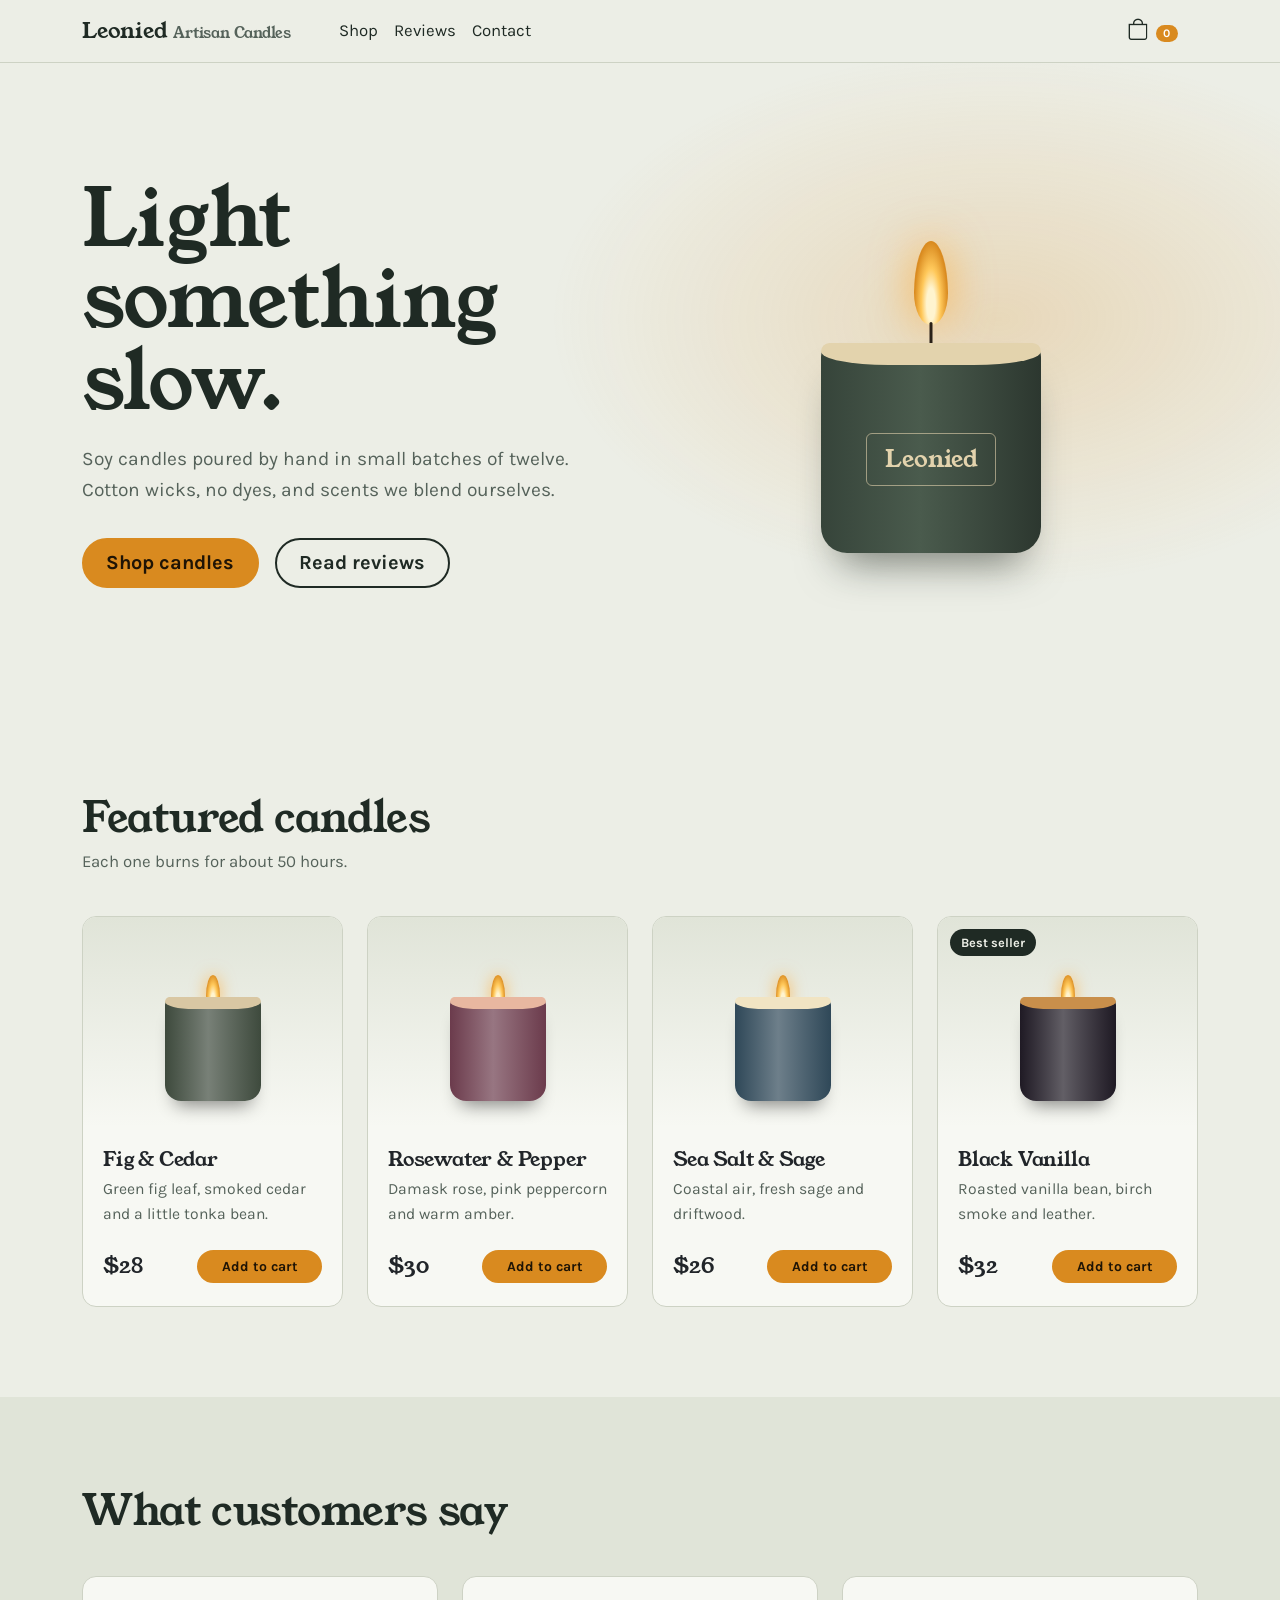
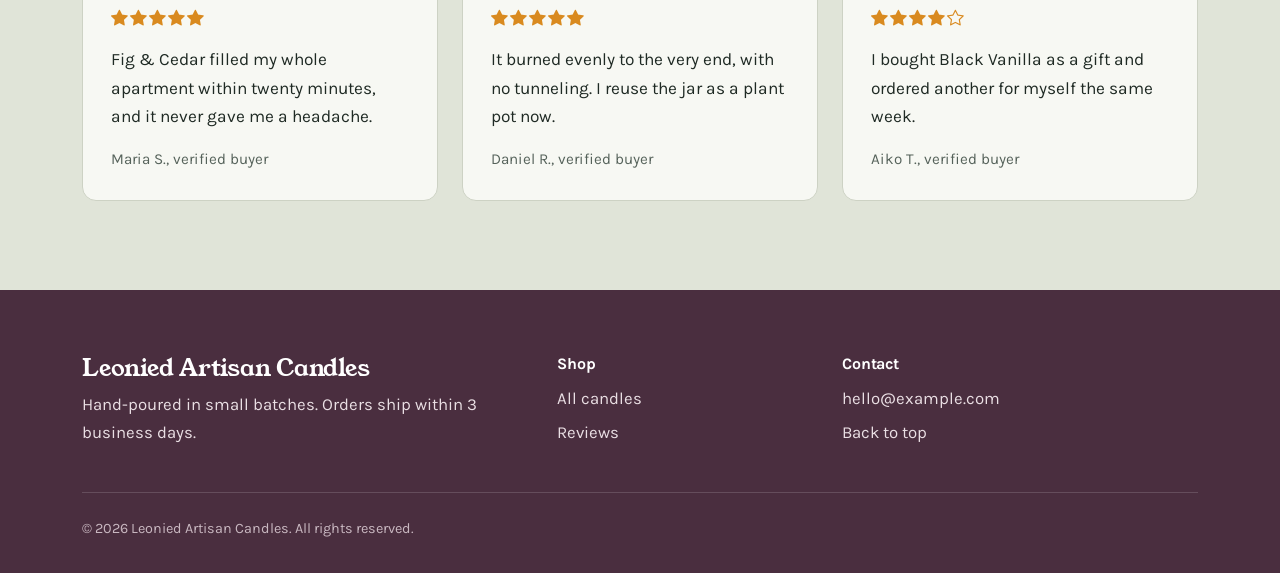
==== about.html @ 0f48f92f "Rename index.html to about.html" ====
<!DOCTYPE html>
<html lang="en">
<head>
  <meta charset="UTF-8">
  <meta name="viewport" content="width=device-width, initial-scale=1">
  <title>Leonied Artisan Candles | Hand-poured soy candles</title>
  <meta name="description" content="Small-batch soy candles, hand-poured with cotton wicks and fragrance oils blended in-house.">

  <!-- Bootstrap 5 CSS (CDN) -->
  <link href="https://cdn.jsdelivr.net/npm/bootstrap@5.3.3/dist/css/bootstrap.min.css" rel="stylesheet">
  <!-- Bootstrap Icons (CDN) -->
  <link href="https://cdn.jsdelivr.net/npm/bootstrap-icons@1.11.3/font/bootstrap-icons.min.css" rel="stylesheet">
  <!-- Google Fonts: Young Serif (headings) + Karla (body) -->
  <link rel="preconnect" href="https://fonts.googleapis.com">
  <link rel="preconnect" href="https://fonts.gstatic.com" crossorigin>
  <link href="https://fonts.googleapis.com/css2?family=Karla:wght@400;500;700&family=Young+Serif&display=swap" rel="stylesheet">
  <!-- Custom styles (loaded last so they can override Bootstrap) -->
  <link href="style.css" rel="stylesheet">
</head>
<body>

  <!-- ============ NAVBAR ============ -->
  <nav class="navbar navbar-expand-lg site-nav sticky-top">
    <div class="container">
      <a class="navbar-brand" href="#top">Leonied <span class="brand-sub">Artisan Candles</span></a>

      <div class="d-flex align-items-center order-lg-2 gap-2">
        <!-- Cart button with live item-count badge (updated by script.js) -->
        <button type="button" class="btn cart-btn position-relative" id="cartButton" aria-label="Shopping cart">
          <i class="bi bi-bag" aria-hidden="true"></i>
          <span class="badge rounded-pill cart-badge" id="cartCount" aria-live="polite">0</span>
        </button>
        <button class="navbar-toggler" type="button" data-bs-toggle="collapse" data-bs-target="#mainNav"
                aria-controls="mainNav" aria-expanded="false" aria-label="Toggle navigation">
          <span class="navbar-toggler-icon"></span>
        </button>
      </div>

      <div class="collapse navbar-collapse order-lg-1" id="mainNav">
        <ul class="navbar-nav ms-lg-4 me-auto">
          <li class="nav-item"><a class="nav-link" href="#shop">Shop</a></li>
          <li class="nav-item"><a class="nav-link" href="#reviews">Reviews</a></li>
          <li class="nav-item"><a class="nav-link" href="#contact">Contact</a></li>
        </ul>
      </div>
    </div>
  </nav>

  <main id="top">

    <!-- ============ HERO (full width) ============ -->
    <section class="hero">
      <div class="container">
        <div class="row align-items-center g-5">
          <div class="col-lg-6">
            <h1 class="hero-title">Light something slow.</h1>
            <p class="hero-lead">
              Soy candles poured by hand in small batches of twelve. Cotton wicks, no dyes,
              and scents we blend ourselves.
            </p>
            <div class="d-flex flex-wrap gap-3">
              <a href="#shop" class="btn btn-flame btn-lg">Shop candles</a>
              <a href="#reviews" class="btn btn-ghost btn-lg">Read reviews</a>
            </div>
          </div>

          <!-- Decorative CSS candle with a flickering flame.
               Swap this block for an <img> of your own photo if you prefer. -->
          <div class="col-lg-6">
            <div class="hero-candle" aria-hidden="true">
              <div class="flame"></div>
              <div class="wick"></div>
              <div class="jar"><span class="jar-label">Leonied</span></div>
            </div>
          </div>
        </div>
      </div>
    </section>

    <!-- ============ FEATURED PRODUCTS ============ -->
    <section class="section" id="shop">
      <div class="container">
        <div class="section-head">
          <h2>Featured candles</h2>
          <p>Each one burns for about 50 hours.</p>
        </div>

        <div class="row g-4">

          <!-- Product 1 -->
          <div class="col-12 col-sm-6 col-lg-3">
            <article class="card product-card h-100">
              <!-- Replace .product-art with <img class="card-img-top" src="images/your-photo.jpg" alt="..."> when you have photos -->
              <div class="product-art" style="--wax:#D9C7A3; --jar:#3E4A3D;" role="img" aria-label="Fig and Cedar candle in a green jar">
                <div class="mini-flame"></div><div class="mini-jar"></div>
              </div>
              <div class="card-body d-flex flex-column">
                <h3 class="product-name">Fig &amp; Cedar</h3>
                <p class="product-desc">Green fig leaf, smoked cedar and a little tonka bean.</p>
                <div class="mt-auto d-flex justify-content-between align-items-center">
                  <span class="price">$28</span>
                  <button class="btn btn-flame btn-sm add-to-cart" data-id="fig-cedar" data-name="Fig &amp; Cedar" data-price="28">Add to cart</button>
                </div>
              </div>
            </article>
          </div>

          <!-- Product 2 -->
          <div class="col-12 col-sm-6 col-lg-3">
            <article class="card product-card h-100">
              <div class="product-art" style="--wax:#E8B7A0; --jar:#6B3B4C;" role="img" aria-label="Rosewater and Pepper candle in a plum jar">
                <div class="mini-flame"></div><div class="mini-jar"></div>
              </div>
              <div class="card-body d-flex flex-column">
                <h3 class="product-name">Rosewater &amp; Pepper</h3>
                <p class="product-desc">Damask rose, pink peppercorn and warm amber.</p>
                <div class="mt-auto d-flex justify-content-between align-items-center">
                  <span class="price">$30</span>
                  <button class="btn btn-flame btn-sm add-to-cart" data-id="rose-pepper" data-name="Rosewater &amp; Pepper" data-price="30">Add to cart</button>
                </div>
              </div>
            </article>
          </div>

          <!-- Product 3 -->
          <div class="col-12 col-sm-6 col-lg-3">
            <article class="card product-card h-100">
              <div class="product-art" style="--wax:#F1E4C3; --jar:#2F4858;" role="img" aria-label="Sea Salt and Sage candle in a slate-blue jar">
                <div class="mini-flame"></div><div class="mini-jar"></div>
              </div>
              <div class="card-body d-flex flex-column">
                <h3 class="product-name">Sea Salt &amp; Sage</h3>
                <p class="product-desc">Coastal air, fresh sage and driftwood.</p>
                <div class="mt-auto d-flex justify-content-between align-items-center">
                  <span class="price">$26</span>
                  <button class="btn btn-flame btn-sm add-to-cart" data-id="salt-sage" data-name="Sea Salt &amp; Sage" data-price="26">Add to cart</button>
                </div>
              </div>
            </article>
          </div>

          <!-- Product 4 -->
          <div class="col-12 col-sm-6 col-lg-3">
            <article class="card product-card h-100">
              <!-- "Best seller" tag marks a real status, not decoration -->
              <span class="product-tag">Best seller</span>
              <div class="product-art" style="--wax:#C98F4B; --jar:#1F1A24;" role="img" aria-label="Black Vanilla and Smoke candle in a dark jar">
                <div class="mini-flame"></div><div class="mini-jar"></div>
              </div>
              <div class="card-body d-flex flex-column">
                <h3 class="product-name">Black Vanilla</h3>
                <p class="product-desc">Roasted vanilla bean, birch smoke and leather.</p>
                <div class="mt-auto d-flex justify-content-between align-items-center">
                  <span class="price">$32</span>
                  <button class="btn btn-flame btn-sm add-to-cart" data-id="black-vanilla" data-name="Black Vanilla" data-price="32">Add to cart</button>
                </div>
              </div>
            </article>
          </div>

        </div>
      </div>
    </section>

    <!-- ============ TESTIMONIALS ============ -->
    <section class="section section-tint" id="reviews">
      <div class="container">
        <div class="section-head">
          <h2>What customers say</h2>
        </div>

        <div class="row g-4">
          <div class="col-md-4">
            <figure class="review h-100">
              <div class="stars" aria-label="5 out of 5 stars">
                <i class="bi bi-star-fill"></i><i class="bi bi-star-fill"></i><i class="bi bi-star-fill"></i><i class="bi bi-star-fill"></i><i class="bi bi-star-fill"></i>
              </div>
              <blockquote>Fig &amp; Cedar filled my whole apartment within twenty minutes, and it never gave me a headache.</blockquote>
              <figcaption>Maria S., verified buyer</figcaption>
            </figure>
          </div>
          <div class="col-md-4">
            <figure class="review h-100">
              <div class="stars" aria-label="5 out of 5 stars">
                <i class="bi bi-star-fill"></i><i class="bi bi-star-fill"></i><i class="bi bi-star-fill"></i><i class="bi bi-star-fill"></i><i class="bi bi-star-fill"></i>
              </div>
              <blockquote>It burned evenly to the very end, with no tunneling. I reuse the jar as a plant pot now.</blockquote>
              <figcaption>Daniel R., verified buyer</figcaption>
            </figure>
          </div>
          <div class="col-md-4">
            <figure class="review h-100">
              <div class="stars" aria-label="4 out of 5 stars">
                <i class="bi bi-star-fill"></i><i class="bi bi-star-fill"></i><i class="bi bi-star-fill"></i><i class="bi bi-star-fill"></i><i class="bi bi-star"></i>
              </div>
              <blockquote>I bought Black Vanilla as a gift and ordered another for myself the same week.</blockquote>
              <figcaption>Aiko T., verified buyer</figcaption>
            </figure>
          </div>
        </div>
      </div>
    </section>

  </main>

  <!-- ============ FOOTER ============ -->
  <footer class="site-footer" id="contact">
    <div class="container">
      <div class="row g-4">
        <div class="col-md-5">
          <h2 class="footer-brand">Leonied Artisan Candles</h2>
          <p class="mb-0">Hand-poured in small batches. Orders ship within 3 business days.</p>
        </div>
        <div class="col-6 col-md-3">
          <h3 class="footer-title">Shop</h3>
          <ul class="list-unstyled mb-0">
            <li><a href="#shop">All candles</a></li>
            <li><a href="#reviews">Reviews</a></li>
          </ul>
        </div>
        <div class="col-6 col-md-4">
          <h3 class="footer-title">Contact</h3>
          <ul class="list-unstyled mb-0">
            <li><a href="mailto:hello@example.com">hello@example.com</a></li>
            <li><a href="#top">Back to top</a></li>
          </ul>
        </div>
      </div>
      <p class="footer-legal">&copy; <span id="year">2026</span> Leonied Artisan Candles. All rights reserved.</p>
    </div>
  </footer>

  <!-- Bootstrap 5 JS bundle (needed for the mobile navbar toggle) -->
  <script src="https://cdn.jsdelivr.net/npm/bootstrap@5.3.3/dist/js/bootstrap.bundle.min.js"></script>
  <!-- Cart logic -->
  <script src="script.js"></script>
</body>
</html>
---- style.css ----
/* ==========================================================
   Leonied Artisan Candles - custom styles
   Aesthetic: warm and quiet, sage stone background, amber flame
   ========================================================== */

/* ---------- Design tokens: change these to re-theme the site ---------- */
:root {
  --bg: #eceee6;            /* sage-tinted stone */
  --bg-tint: #e0e4d8;       /* slightly deeper band for alternating sections */
  --surface: #f7f8f3;       /* cards */
  --ink: #1f2a24;           /* body text (deep green-black) */
  --ink-soft: #55625a;      /* secondary text */
  --fig: #4a2e3f;           /* deep fig, used for the footer */
  --flame: #d98a1f;         /* amber accent for buttons and the flame */
  --flame-dark: #b8710f;
  --line: #cdd2c4;

  --font-head: "Young Serif", Georgia, serif;
  --font-body: "Karla", system-ui, -apple-system, "Segoe UI", sans-serif;

  --radius: 14px;
  --ease: cubic-bezier(.2, .7, .2, 1);
}

/* ---------- Base ---------- */
html { scroll-behavior: smooth; scroll-padding-top: 4.5rem; }

body {
  background: var(--bg);
  color: var(--ink);
  font-family: var(--font-body);
  font-size: 1.05rem;
  line-height: 1.65;
}

h1, h2, h3, .navbar-brand { font-family: var(--font-head); font-weight: 400; letter-spacing: -0.01em; }

a { color: inherit; }

/* Visible keyboard focus everywhere */
:focus-visible { outline: 3px solid var(--flame); outline-offset: 3px; }

/* ---------- Navbar ---------- */
.site-nav {
  background: rgba(236, 238, 230, .92);
  backdrop-filter: blur(8px);
  border-bottom: 1px solid var(--line);
}
.navbar-brand { font-size: 1.35rem; color: var(--ink); }
.brand-sub { color: var(--ink-soft); font-size: .95rem; }
.site-nav .nav-link { color: var(--ink); padding-inline: 1rem; }
.site-nav .nav-link:hover { color: var(--flame-dark); }

.cart-btn { font-size: 1.35rem; color: var(--ink); padding: .35rem .6rem; border: 0; }
.cart-btn:hover { color: var(--flame-dark); }
.cart-badge {
  position: absolute; top: 0; right: -2px;
  background: var(--flame); color: #fff;
  font-family: var(--font-body); font-size: .72rem; font-weight: 700;
  min-width: 1.35rem; padding: .25em .45em;
}
/* Brief pop when an item is added (class toggled by script.js) */
.cart-badge.bump { animation: bump .35s var(--ease); }
@keyframes bump { 40% { transform: scale(1.35); } }

/* ---------- Buttons ---------- */
.btn { border-radius: 999px; font-weight: 700; padding-inline: 1.4rem; transition: background-color .2s, color .2s, transform .2s var(--ease); }
.btn-flame { background: var(--flame); border: 2px solid var(--flame); color: #1f1405; }
.btn-flame:hover, .btn-flame:focus-visible { background: var(--flame-dark); border-color: var(--flame-dark); color: #fff; }
.btn-flame:active { transform: translateY(1px); }
.btn-flame.is-added { background: var(--ink); border-color: var(--ink); color: #fff; }
.btn-ghost { background: transparent; border: 2px solid var(--ink); color: var(--ink); }
.btn-ghost:hover { background: var(--ink); color: var(--bg); }

/* ---------- Hero ---------- */
.hero {
  padding: clamp(4rem, 9vw, 8rem) 0;
  background:
    radial-gradient(ellipse 50% 60% at 78% 40%, rgba(217, 138, 31, .22), transparent 70%),
    var(--bg);
}
.hero-title { font-size: clamp(2.8rem, 7vw, 5rem); line-height: 1.02; margin-bottom: 1.25rem; }
.hero-lead { font-size: 1.2rem; color: var(--ink-soft); max-width: 34rem; margin-bottom: 2rem; }

/* The hero candle is drawn in CSS: one flame, one wick, one jar */
.hero-candle { position: relative; width: 220px; height: 340px; margin-inline: auto; }
.hero-candle .jar {
  position: absolute; bottom: 0; left: 0; right: 0; height: 210px;
  background: linear-gradient(90deg, #36443a, #4a5b4d 45%, #2c372f);
  border-radius: 14px 14px 26px 26px;
  display: grid; place-items: center;
  box-shadow: 0 28px 40px -18px rgba(31, 42, 36, .55);
}
.hero-candle .jar::before { /* the wax surface */
  content: ""; position: absolute; top: 0; left: 0; right: 0; height: 22px;
  background: #e3d3ad; border-radius: 14px 14px 50% 50% / 14px 14px 100% 100%;
}
.jar-label {
  font-family: var(--font-head); color: #e3d3ad; font-size: 1.5rem;
  border: 1.5px solid rgba(227, 211, 173, .6); padding: .35rem 1.1rem; border-radius: 6px; margin-top: 1.5rem;
}
.hero-candle .wick { position: absolute; bottom: 205px; left: 50%; width: 3px; height: 26px; background: #2a2118; transform: translateX(-50%); border-radius: 2px; }
.hero-candle .flame {
  position: absolute; bottom: 228px; left: 50%; width: 34px; height: 84px; margin-left: -17px;
  background: radial-gradient(ellipse at 50% 75%, #fff4cf 0 18%, #ffc85a 40%, var(--flame) 70%, rgba(217, 138, 31, 0) 100%);
  border-radius: 50% 50% 50% 50% / 62% 62% 38% 38%;
  transform-origin: 50% 100%;
  filter: drop-shadow(0 0 22px rgba(255, 170, 50, .75));
  animation: flicker 3.2s ease-in-out infinite;
}
@keyframes flicker {
  0%, 100% { transform: scale(1, 1) rotate(0deg); }
  20% { transform: scale(.94, 1.06) rotate(-2deg); }
  45% { transform: scale(1.04, .97) rotate(1.5deg); }
  70% { transform: scale(.97, 1.04) rotate(-1deg); }
}

/* ---------- Sections ---------- */
.section { padding: clamp(3.5rem, 7vw, 6rem) 0; }
.section-tint { background: var(--bg-tint); }
.section-head { margin-bottom: 2.5rem; }
.section-head h2 { font-size: clamp(1.9rem, 4vw, 2.6rem); margin-bottom: .35rem; }
.section-head p { color: var(--ink-soft); margin: 0; }

/* ---------- Product cards ---------- */
.product-card {
  position: relative;
  background: var(--surface);
  border: 1px solid var(--line);
  border-radius: var(--radius);
  overflow: hidden;
  transition: transform .3s var(--ease), box-shadow .3s var(--ease), border-color .3s;
}
.product-card:hover {
  transform: translateY(-6px);
  box-shadow: 0 18px 32px -18px rgba(31, 42, 36, .4);
  border-color: var(--flame);
}
.product-card .card-body { padding: 1.25rem 1.25rem 1.4rem; }
.product-name { font-size: 1.25rem; margin-bottom: .35rem; }
.product-desc { color: var(--ink-soft); font-size: .98rem; margin-bottom: 1.25rem; }
.price { font-family: var(--font-head); font-size: 1.35rem; }

.product-tag {
  position: absolute; top: .75rem; left: .75rem; z-index: 2;
  background: var(--ink); color: var(--bg);
  font-size: .8rem; font-weight: 700; padding: .2rem .7rem; border-radius: 999px;
}

/* Product artwork: a small jar tinted by --wax and --jar set inline in the HTML */
.product-art {
  position: relative; height: 210px;
  background: linear-gradient(180deg, var(--bg-tint), var(--surface));
  display: grid; place-items: end center; padding-bottom: 1.6rem;
}
.mini-jar {
  position: relative; width: 96px; height: 104px;
  background: linear-gradient(90deg, var(--jar), color-mix(in srgb, var(--jar) 70%, #fff) 45%, var(--jar));
  border-radius: 8px 8px 16px 16px;
  box-shadow: 0 14px 18px -10px rgba(0, 0, 0, .45);
  transition: transform .35s var(--ease);
}
.mini-jar::before { content: ""; position: absolute; top: 0; left: 0; right: 0; height: 12px; background: var(--wax); border-radius: 8px 8px 50% 50% / 8px 8px 100% 100%; }
.mini-flame {
  position: absolute; bottom: 118px; left: 50%; width: 14px; height: 34px; margin-left: -7px;
  background: radial-gradient(ellipse at 50% 75%, #fff4cf 0 20%, #ffc85a 45%, var(--flame) 75%, transparent 100%);
  border-radius: 50% 50% 50% 50% / 62% 62% 38% 38%;
  filter: drop-shadow(0 0 8px rgba(255, 170, 50, .7));
  transform-origin: 50% 100%;
  transition: transform .35s var(--ease);
}
/* Hover: the jar lifts slightly and the flame grows */
.product-card:hover .mini-jar { transform: translateY(-3px); }
.product-card:hover .mini-flame { transform: translateY(-3px) scale(1.2); }

/* ---------- Testimonials ---------- */
.review {
  background: var(--surface); border: 1px solid var(--line); border-radius: var(--radius);
  padding: 1.75rem; margin: 0;
}
.stars { color: var(--flame); margin-bottom: .75rem; letter-spacing: 2px; }
.review blockquote { margin: 0 0 1rem; font-size: 1.08rem; }
.review figcaption { color: var(--ink-soft); font-size: .95rem; }

/* ---------- Footer ---------- */
.site-footer { background: var(--fig); color: #eadfe4; padding: 4rem 0 2rem; }
.footer-brand { font-size: 1.5rem; color: #fff; }
.footer-title { font-family: var(--font-body); font-size: 1rem; font-weight: 700; color: #fff; margin-bottom: .75rem; }
.site-footer a { text-decoration: none; color: #eadfe4; }
.site-footer a:hover { color: var(--flame); text-decoration: underline; }
.site-footer li { margin-bottom: .35rem; }
.footer-legal { border-top: 1px solid rgba(255, 255, 255, .15); margin: 2.5rem 0 0; padding-top: 1.5rem; font-size: .9rem; color: #c9b8c1; }

/* ---------- Small screens ---------- */
@media (max-width: 575.98px) {
  .hero-candle { transform: scale(.85); }
}

/* ---------- Respect reduced-motion settings ---------- */
@media (prefers-reduced-motion: reduce) {
  html { scroll-behavior: auto; }
  *, *::before, *::after { animation: none !important; transition: none !important; }
}
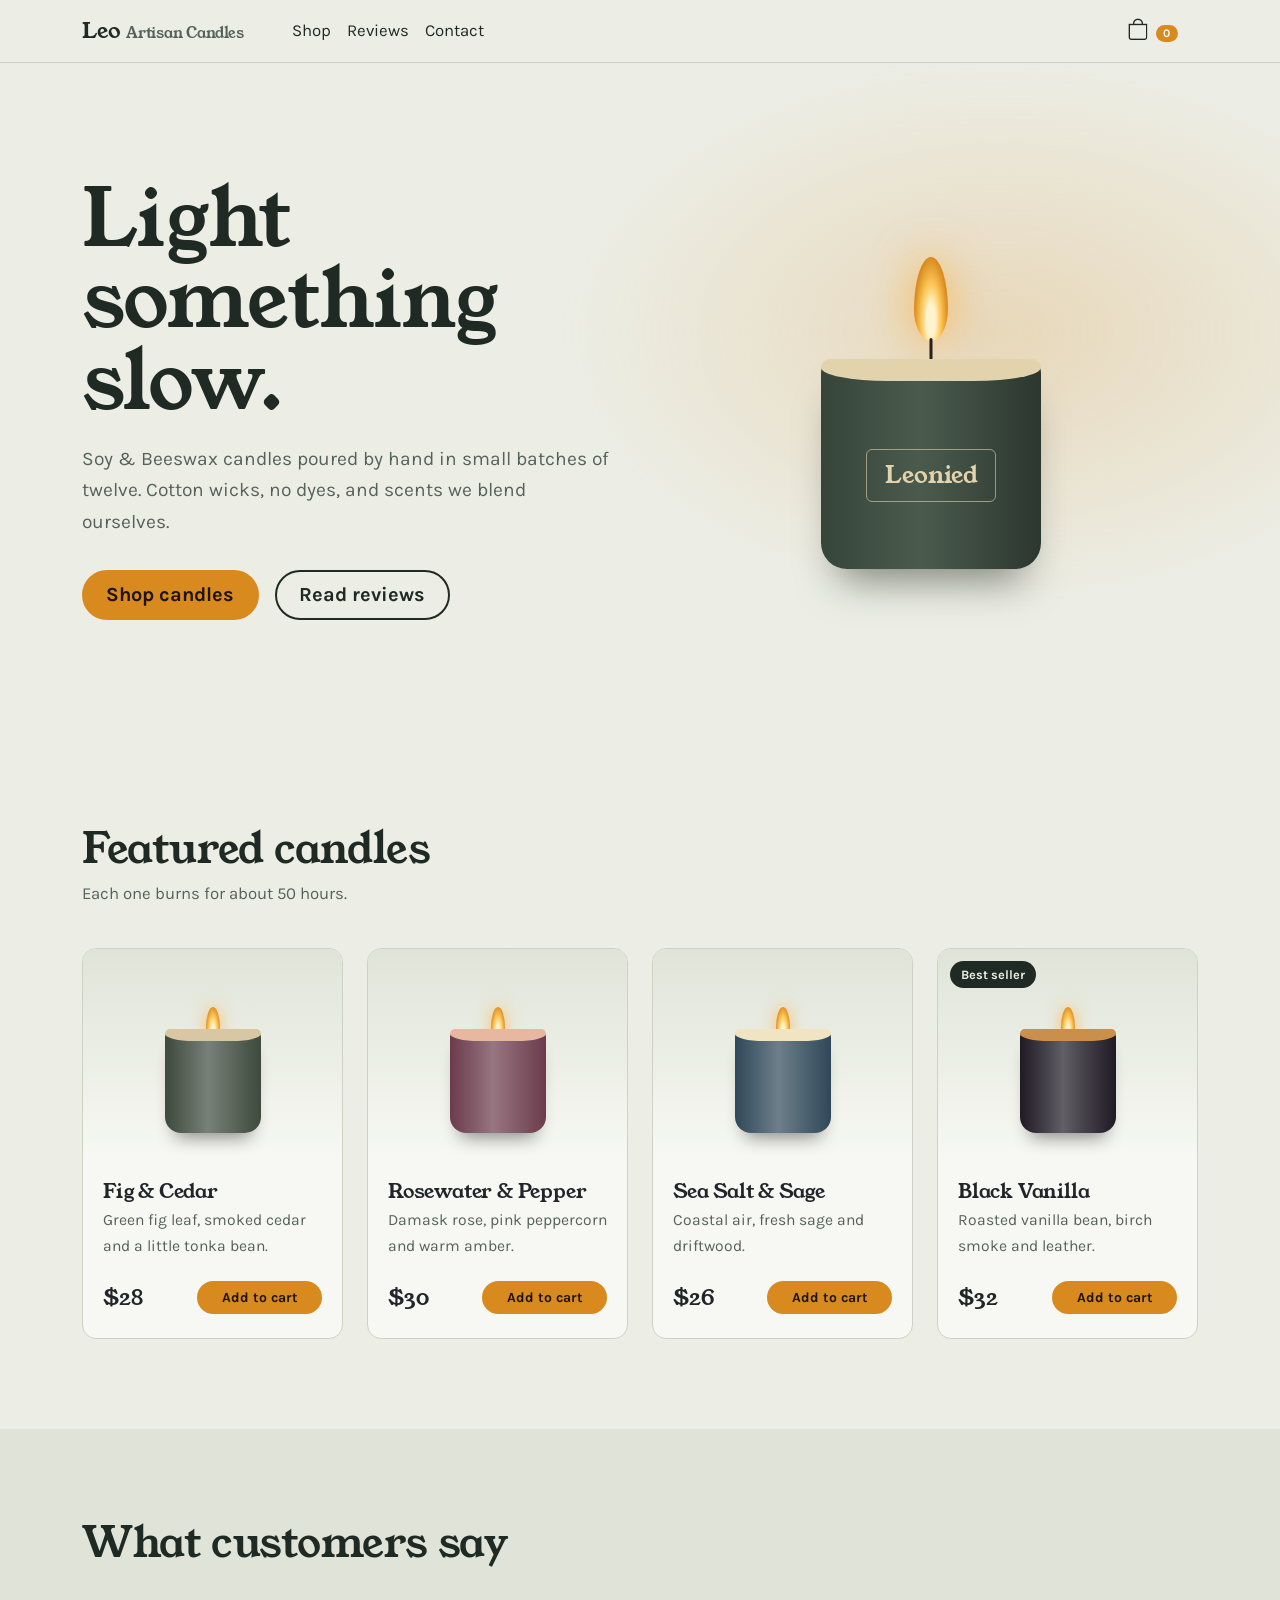
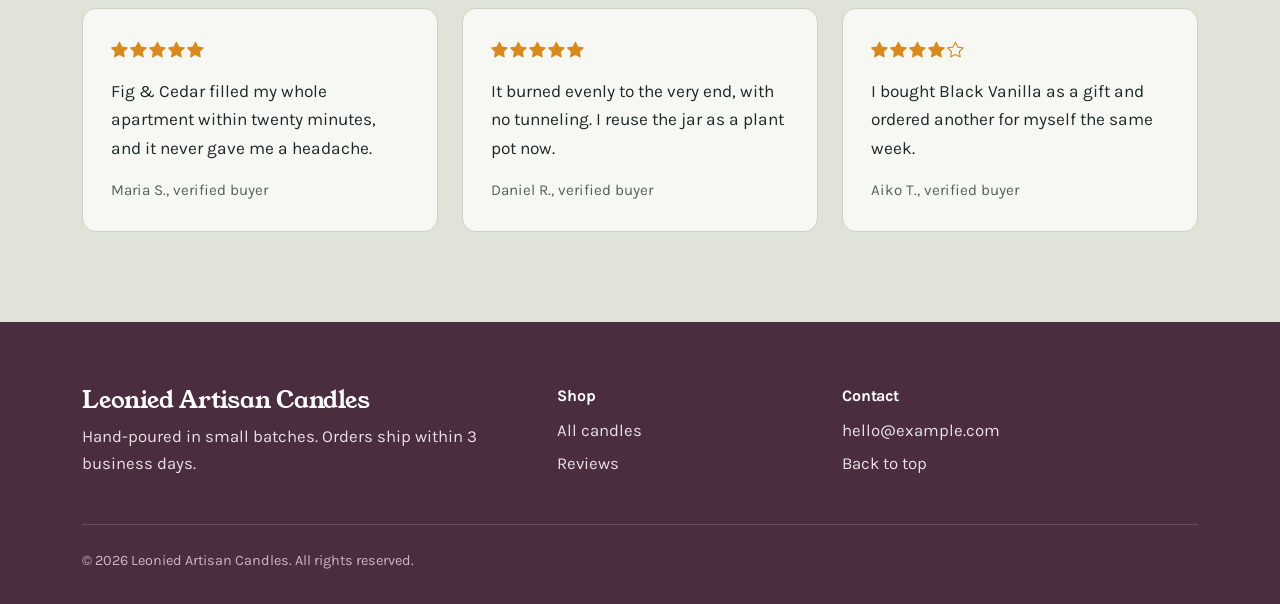
==== commit 27fc8544: "Update about.html" ====
--- a/about.html
+++ b/about.html
@@ -3,8 +3,8 @@
 <head>
   <meta charset="UTF-8">
   <meta name="viewport" content="width=device-width, initial-scale=1">
-  <title>Leonied Artisan Candles | Hand-poured soy candles</title>
-  <meta name="description" content="Small-batch soy candles, hand-poured with cotton wicks and fragrance oils blended in-house.">
+  <title>Leo Artisan Candles | Hand-poured soy & beeswax candles</title>
+  <meta name="description" content="Small-batch soy & beeswax candles, hand-poured with cotton wicks and fragrance oils blended in-house.">
 
   <!-- Bootstrap 5 CSS (CDN) -->
   <link href="https://cdn.jsdelivr.net/npm/bootstrap@5.3.3/dist/css/bootstrap.min.css" rel="stylesheet">
@@ -15,14 +15,14 @@
   <link rel="preconnect" href="https://fonts.gstatic.com" crossorigin>
   <link href="https://fonts.googleapis.com/css2?family=Karla:wght@400;500;700&family=Young+Serif&display=swap" rel="stylesheet">
   <!-- Custom styles (loaded last so they can override Bootstrap) -->
-  <link href="style.css" rel="stylesheet">
+  <link href="candlestyle.css" rel="stylesheet">
 </head>
 <body>
 
   <!-- ============ NAVBAR ============ -->
   <nav class="navbar navbar-expand-lg site-nav sticky-top">
     <div class="container">
-      <a class="navbar-brand" href="#top">Leonied <span class="brand-sub">Artisan Candles</span></a>
+      <a class="navbar-brand" href="#top">Leo <span class="brand-sub">Artisan Candles</span></a>
 
       <div class="d-flex align-items-center order-lg-2 gap-2">
         <!-- Cart button with live item-count badge (updated by script.js) -->
@@ -48,14 +48,14 @@
 
   <main id="top">
 
-    <!-- ============ HERO (full width) ============ -->
+    <!-- ============ HERO ============ -->
     <section class="hero">
       <div class="container">
         <div class="row align-items-center g-5">
           <div class="col-lg-6">
             <h1 class="hero-title">Light something slow.</h1>
             <p class="hero-lead">
-              Soy candles poured by hand in small batches of twelve. Cotton wicks, no dyes,
+              Soy & Beeswax candles poured by hand in small batches of twelve. Cotton wicks, no dyes,
               and scents we blend ourselves.
             </p>
             <div class="d-flex flex-wrap gap-3">
@@ -63,9 +63,7 @@
               <a href="#reviews" class="btn btn-ghost btn-lg">Read reviews</a>
             </div>
           </div>
-
-          <!-- Decorative CSS candle with a flickering flame.
-               Swap this block for an <img> of your own photo if you prefer. -->
+          
           <div class="col-lg-6">
             <div class="hero-candle" aria-hidden="true">
               <div class="flame"></div>
@@ -90,7 +88,7 @@
           <!-- Product 1 -->
           <div class="col-12 col-sm-6 col-lg-3">
             <article class="card product-card h-100">
-              <!-- Replace .product-art with <img class="card-img-top" src="images/your-photo.jpg" alt="..."> when you have photos -->
+              
               <div class="product-art" style="--wax:#D9C7A3; --jar:#3E4A3D;" role="img" aria-label="Fig and Cedar candle in a green jar">
                 <div class="mini-flame"></div><div class="mini-jar"></div>
               </div>
@@ -142,7 +140,7 @@
           <!-- Product 4 -->
           <div class="col-12 col-sm-6 col-lg-3">
             <article class="card product-card h-100">
-              <!-- "Best seller" tag marks a real status, not decoration -->
+              
               <span class="product-tag">Best seller</span>
               <div class="product-art" style="--wax:#C98F4B; --jar:#1F1A24;" role="img" aria-label="Black Vanilla and Smoke candle in a dark jar">
                 <div class="mini-flame"></div><div class="mini-jar"></div>
--- a/candlestyle.css
+++ b/candlestyle.css
@@ -0,0 +1,203 @@
+/* ==========================================================
+   Leonied Artisan Candles - custom styles
+   Aesthetic: warm and quiet, sage stone background, amber flame
+   ========================================================== */
+
+/* ---------- Design tokens: change these to re-theme the site ---------- */
+:root {
+  --bg: #eceee6;            /* sage-tinted stone */
+  --bg-tint: #e0e4d8;       /* slightly deeper band for alternating sections */
+  --surface: #f7f8f3;       /* cards */
+  --ink: #1f2a24;           /* body text (deep green-black) */
+  --ink-soft: #55625a;      /* secondary text */
+  --fig: #4a2e3f;           /* deep fig, used for the footer */
+  --flame: #d98a1f;         /* amber accent for buttons and the flame */
+  --flame-dark: #b8710f;
+  --line: #cdd2c4;
+
+  --font-head: "Young Serif", Georgia, serif;
+  --font-body: "Karla", system-ui, -apple-system, "Segoe UI", sans-serif;
+
+  --radius: 14px;
+  --ease: cubic-bezier(.2, .7, .2, 1);
+}
+
+/* ---------- Base ---------- */
+html { scroll-behavior: smooth; scroll-padding-top: 4.5rem; }
+
+body {
+  background: var(--bg);
+  color: var(--ink);
+  font-family: var(--font-body);
+  font-size: 1.05rem;
+  line-height: 1.65;
+}
+
+h1, h2, h3, .navbar-brand { font-family: var(--font-head); font-weight: 400; letter-spacing: -0.01em; }
+
+a { color: inherit; }
+
+/* Visible keyboard focus everywhere */
+:focus-visible { outline: 3px solid var(--flame); outline-offset: 3px; }
+
+/* ---------- Navbar ---------- */
+.site-nav {
+  background: rgba(236, 238, 230, .92);
+  backdrop-filter: blur(8px);
+  border-bottom: 1px solid var(--line);
+}
+.navbar-brand { font-size: 1.35rem; color: var(--ink); }
+.brand-sub { color: var(--ink-soft); font-size: .95rem; }
+.site-nav .nav-link { color: var(--ink); padding-inline: 1rem; }
+.site-nav .nav-link:hover { color: var(--flame-dark); }
+
+.cart-btn { font-size: 1.35rem; color: var(--ink); padding: .35rem .6rem; border: 0; }
+.cart-btn:hover { color: var(--flame-dark); }
+.cart-badge {
+  position: absolute; top: 0; right: -2px;
+  background: var(--flame); color: #fff;
+  font-family: var(--font-body); font-size: .72rem; font-weight: 700;
+  min-width: 1.35rem; padding: .25em .45em;
+}
+/* Brief pop when an item is added (class toggled by script.js) */
+.cart-badge.bump { animation: bump .35s var(--ease); }
+@keyframes bump { 40% { transform: scale(1.35); } }
+
+/* ---------- Buttons ---------- */
+.btn { border-radius: 999px; font-weight: 700; padding-inline: 1.4rem; transition: background-color .2s, color .2s, transform .2s var(--ease); }
+.btn-flame { background: var(--flame); border: 2px solid var(--flame); color: #1f1405; }
+.btn-flame:hover, .btn-flame:focus-visible { background: var(--flame-dark); border-color: var(--flame-dark); color: #fff; }
+.btn-flame:active { transform: translateY(1px); }
+.btn-flame.is-added { background: var(--ink); border-color: var(--ink); color: #fff; }
+.btn-ghost { background: transparent; border: 2px solid var(--ink); color: var(--ink); }
+.btn-ghost:hover { background: var(--ink); color: var(--bg); }
+
+/* ---------- Hero ---------- */
+.hero {
+  padding: clamp(4rem, 9vw, 8rem) 0;
+  background:
+    radial-gradient(ellipse 50% 60% at 78% 40%, rgba(217, 138, 31, .22), transparent 70%),
+    var(--bg);
+}
+.hero-title { font-size: clamp(2.8rem, 7vw, 5rem); line-height: 1.02; margin-bottom: 1.25rem; }
+.hero-lead { font-size: 1.2rem; color: var(--ink-soft); max-width: 34rem; margin-bottom: 2rem; }
+
+/* The hero candle is drawn in CSS: one flame, one wick, one jar */
+.hero-candle { position: relative; width: 220px; height: 340px; margin-inline: auto; }
+.hero-candle .jar {
+  position: absolute; bottom: 0; left: 0; right: 0; height: 210px;
+  background: linear-gradient(90deg, #36443a, #4a5b4d 45%, #2c372f);
+  border-radius: 14px 14px 26px 26px;
+  display: grid; place-items: center;
+  box-shadow: 0 28px 40px -18px rgba(31, 42, 36, .55);
+}
+.hero-candle .jar::before { /* the wax surface */
+  content: ""; position: absolute; top: 0; left: 0; right: 0; height: 22px;
+  background: #e3d3ad; border-radius: 14px 14px 50% 50% / 14px 14px 100% 100%;
+}
+.jar-label {
+  font-family: var(--font-head); color: #e3d3ad; font-size: 1.5rem;
+  border: 1.5px solid rgba(227, 211, 173, .6); padding: .35rem 1.1rem; border-radius: 6px; margin-top: 1.5rem;
+}
+.hero-candle .wick { position: absolute; bottom: 205px; left: 50%; width: 3px; height: 26px; background: #2a2118; transform: translateX(-50%); border-radius: 2px; }
+.hero-candle .flame {
+  position: absolute; bottom: 228px; left: 50%; width: 34px; height: 84px; margin-left: -17px;
+  background: radial-gradient(ellipse at 50% 75%, #fff4cf 0 18%, #ffc85a 40%, var(--flame) 70%, rgba(217, 138, 31, 0) 100%);
+  border-radius: 50% 50% 50% 50% / 62% 62% 38% 38%;
+  transform-origin: 50% 100%;
+  filter: drop-shadow(0 0 22px rgba(255, 170, 50, .75));
+  animation: flicker 3.2s ease-in-out infinite;
+}
+@keyframes flicker {
+  0%, 100% { transform: scale(1, 1) rotate(0deg); }
+  20% { transform: scale(.94, 1.06) rotate(-2deg); }
+  45% { transform: scale(1.04, .97) rotate(1.5deg); }
+  70% { transform: scale(.97, 1.04) rotate(-1deg); }
+}
+
+/* ---------- Sections ---------- */
+.section { padding: clamp(3.5rem, 7vw, 6rem) 0; }
+.section-tint { background: var(--bg-tint); }
+.section-head { margin-bottom: 2.5rem; }
+.section-head h2 { font-size: clamp(1.9rem, 4vw, 2.6rem); margin-bottom: .35rem; }
+.section-head p { color: var(--ink-soft); margin: 0; }
+
+/* ---------- Product cards ---------- */
+.product-card {
+  position: relative;
+  background: var(--surface);
+  border: 1px solid var(--line);
+  border-radius: var(--radius);
+  overflow: hidden;
+  transition: transform .3s var(--ease), box-shadow .3s var(--ease), border-color .3s;
+}
+.product-card:hover {
+  transform: translateY(-6px);
+  box-shadow: 0 18px 32px -18px rgba(31, 42, 36, .4);
+  border-color: var(--flame);
+}
+.product-card .card-body { padding: 1.25rem 1.25rem 1.4rem; }
+.product-name { font-size: 1.25rem; margin-bottom: .35rem; }
+.product-desc { color: var(--ink-soft); font-size: .98rem; margin-bottom: 1.25rem; }
+.price { font-family: var(--font-head); font-size: 1.35rem; }
+
+.product-tag {
+  position: absolute; top: .75rem; left: .75rem; z-index: 2;
+  background: var(--ink); color: var(--bg);
+  font-size: .8rem; font-weight: 700; padding: .2rem .7rem; border-radius: 999px;
+}
+
+/* Product artwork: a small jar tinted by --wax and --jar set inline in the HTML */
+.product-art {
+  position: relative; height: 210px;
+  background: linear-gradient(180deg, var(--bg-tint), var(--surface));
+  display: grid; place-items: end center; padding-bottom: 1.6rem;
+}
+.mini-jar {
+  position: relative; width: 96px; height: 104px;
+  background: linear-gradient(90deg, var(--jar), color-mix(in srgb, var(--jar) 70%, #fff) 45%, var(--jar));
+  border-radius: 8px 8px 16px 16px;
+  box-shadow: 0 14px 18px -10px rgba(0, 0, 0, .45);
+  transition: transform .35s var(--ease);
+}
+.mini-jar::before { content: ""; position: absolute; top: 0; left: 0; right: 0; height: 12px; background: var(--wax); border-radius: 8px 8px 50% 50% / 8px 8px 100% 100%; }
+.mini-flame {
+  position: absolute; bottom: 118px; left: 50%; width: 14px; height: 34px; margin-left: -7px;
+  background: radial-gradient(ellipse at 50% 75%, #fff4cf 0 20%, #ffc85a 45%, var(--flame) 75%, transparent 100%);
+  border-radius: 50% 50% 50% 50% / 62% 62% 38% 38%;
+  filter: drop-shadow(0 0 8px rgba(255, 170, 50, .7));
+  transform-origin: 50% 100%;
+  transition: transform .35s var(--ease);
+}
+/* Hover: the jar lifts slightly and the flame grows */
+.product-card:hover .mini-jar { transform: translateY(-3px); }
+.product-card:hover .mini-flame { transform: translateY(-3px) scale(1.2); }
+
+/* ---------- Testimonials ---------- */
+.review {
+  background: var(--surface); border: 1px solid var(--line); border-radius: var(--radius);
+  padding: 1.75rem; margin: 0;
+}
+.stars { color: var(--flame); margin-bottom: .75rem; letter-spacing: 2px; }
+.review blockquote { margin: 0 0 1rem; font-size: 1.08rem; }
+.review figcaption { color: var(--ink-soft); font-size: .95rem; }
+
+/* ---------- Footer ---------- */
+.site-footer { background: var(--fig); color: #eadfe4; padding: 4rem 0 2rem; }
+.footer-brand { font-size: 1.5rem; color: #fff; }
+.footer-title { font-family: var(--font-body); font-size: 1rem; font-weight: 700; color: #fff; margin-bottom: .75rem; }
+.site-footer a { text-decoration: none; color: #eadfe4; }
+.site-footer a:hover { color: var(--flame); text-decoration: underline; }
+.site-footer li { margin-bottom: .35rem; }
+.footer-legal { border-top: 1px solid rgba(255, 255, 255, .15); margin: 2.5rem 0 0; padding-top: 1.5rem; font-size: .9rem; color: #c9b8c1; }
+
+/* ---------- Small screens ---------- */
+@media (max-width: 575.98px) {
+  .hero-candle { transform: scale(.85); }
+}
+
+/* ---------- Respect reduced-motion settings ---------- */
+@media (prefers-reduced-motion: reduce) {
+  html { scroll-behavior: auto; }
+  *, *::before, *::after { animation: none !important; transition: none !important; }
+}
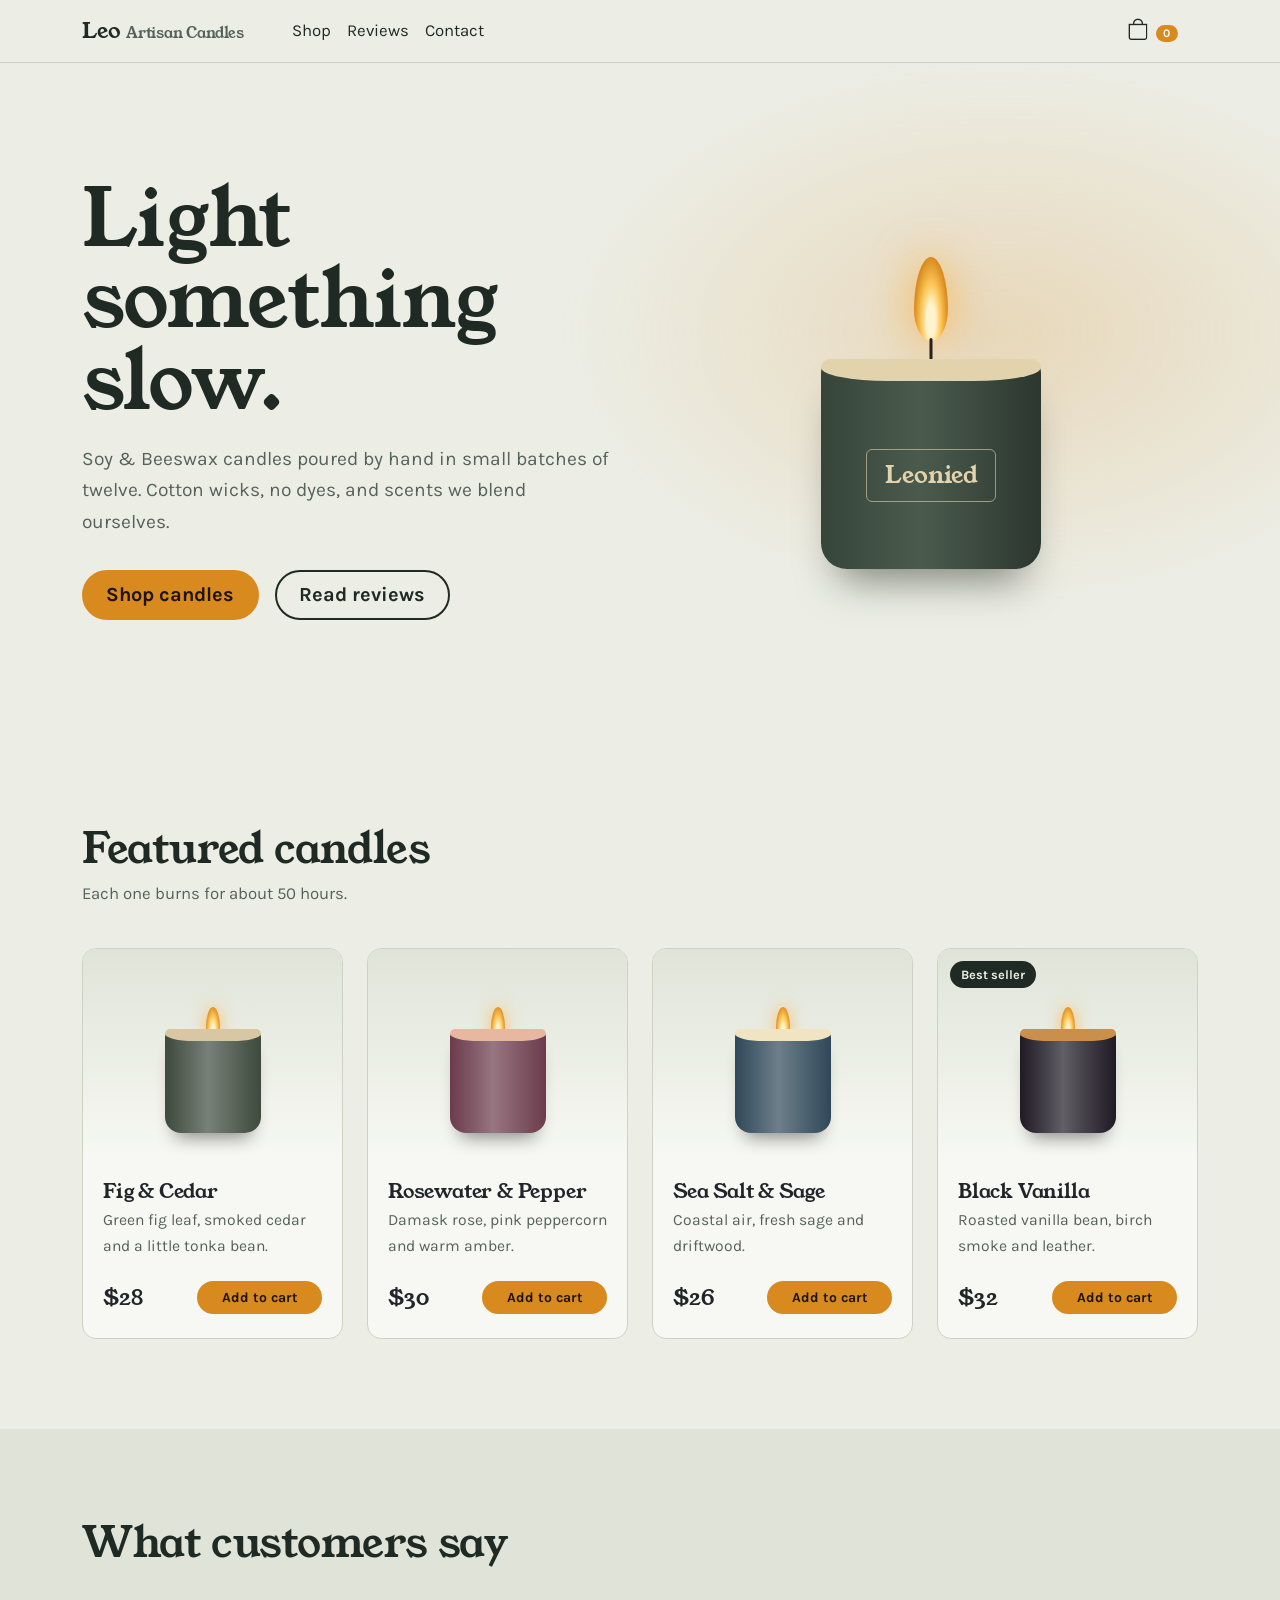
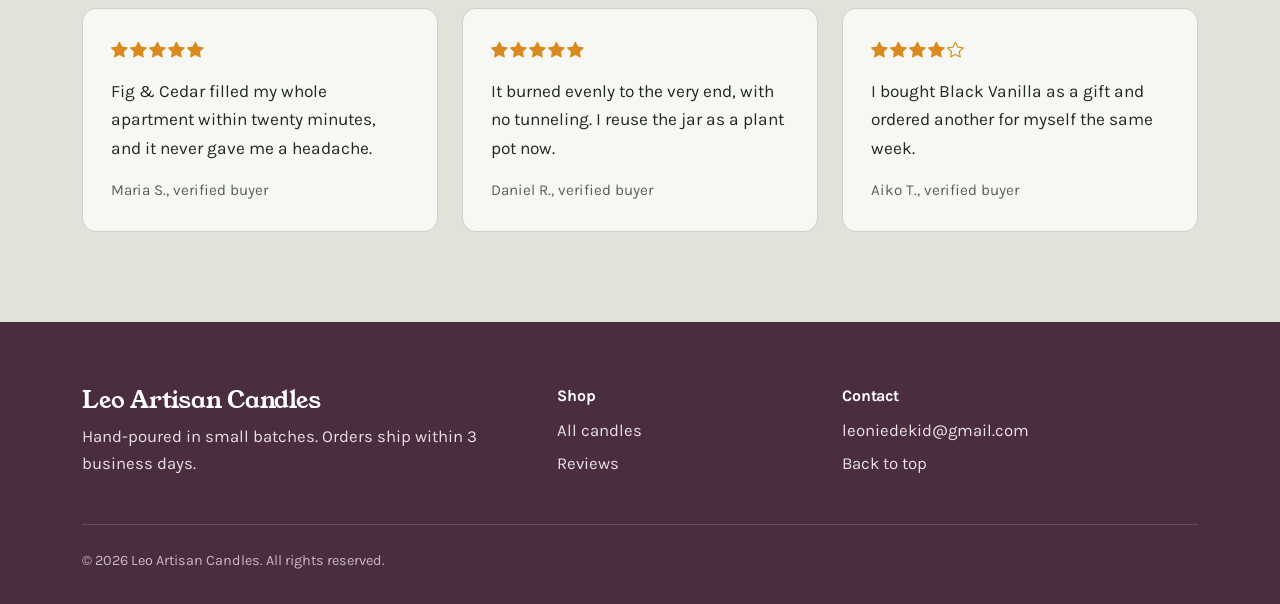
==== commit 61e0b097: "Update about.html" ====
--- a/about.html
+++ b/about.html
@@ -206,7 +206,7 @@
     <div class="container">
       <div class="row g-4">
         <div class="col-md-5">
-          <h2 class="footer-brand">Leonied Artisan Candles</h2>
+          <h2 class="footer-brand">Leo Artisan Candles</h2>
           <p class="mb-0">Hand-poured in small batches. Orders ship within 3 business days.</p>
         </div>
         <div class="col-6 col-md-3">
@@ -219,12 +219,12 @@
         <div class="col-6 col-md-4">
           <h3 class="footer-title">Contact</h3>
           <ul class="list-unstyled mb-0">
-            <li><a href="mailto:hello@example.com">hello@example.com</a></li>
+            <li><a href="mailto:leoniedekid@gmail.com">leoniedekid@gmail.com</a></li>
             <li><a href="#top">Back to top</a></li>
           </ul>
         </div>
       </div>
-      <p class="footer-legal">&copy; <span id="year">2026</span> Leonied Artisan Candles. All rights reserved.</p>
+      <p class="footer-legal">&copy; <span id="year">2026</span> Leo Artisan Candles. All rights reserved.</p>
     </div>
   </footer>
 
--- a/candlestyle.css
+++ b/candlestyle.css
@@ -1,9 +1,4 @@
-/* ==========================================================
-   Leonied Artisan Candles - custom styles
-   Aesthetic: warm and quiet, sage stone background, amber flame
-   ========================================================== */
 
-/* ---------- Design tokens: change these to re-theme the site ---------- */
 :root {
   --bg: #eceee6;            /* sage-tinted stone */
   --bg-tint: #e0e4d8;       /* slightly deeper band for alternating sections */
@@ -147,7 +142,7 @@
   font-size: .8rem; font-weight: 700; padding: .2rem .7rem; border-radius: 999px;
 }
 
-/* Product artwork: a small jar tinted by --wax and --jar set inline in the HTML */
+
 .product-art {
   position: relative; height: 210px;
   background: linear-gradient(180deg, var(--bg-tint), var(--surface));
